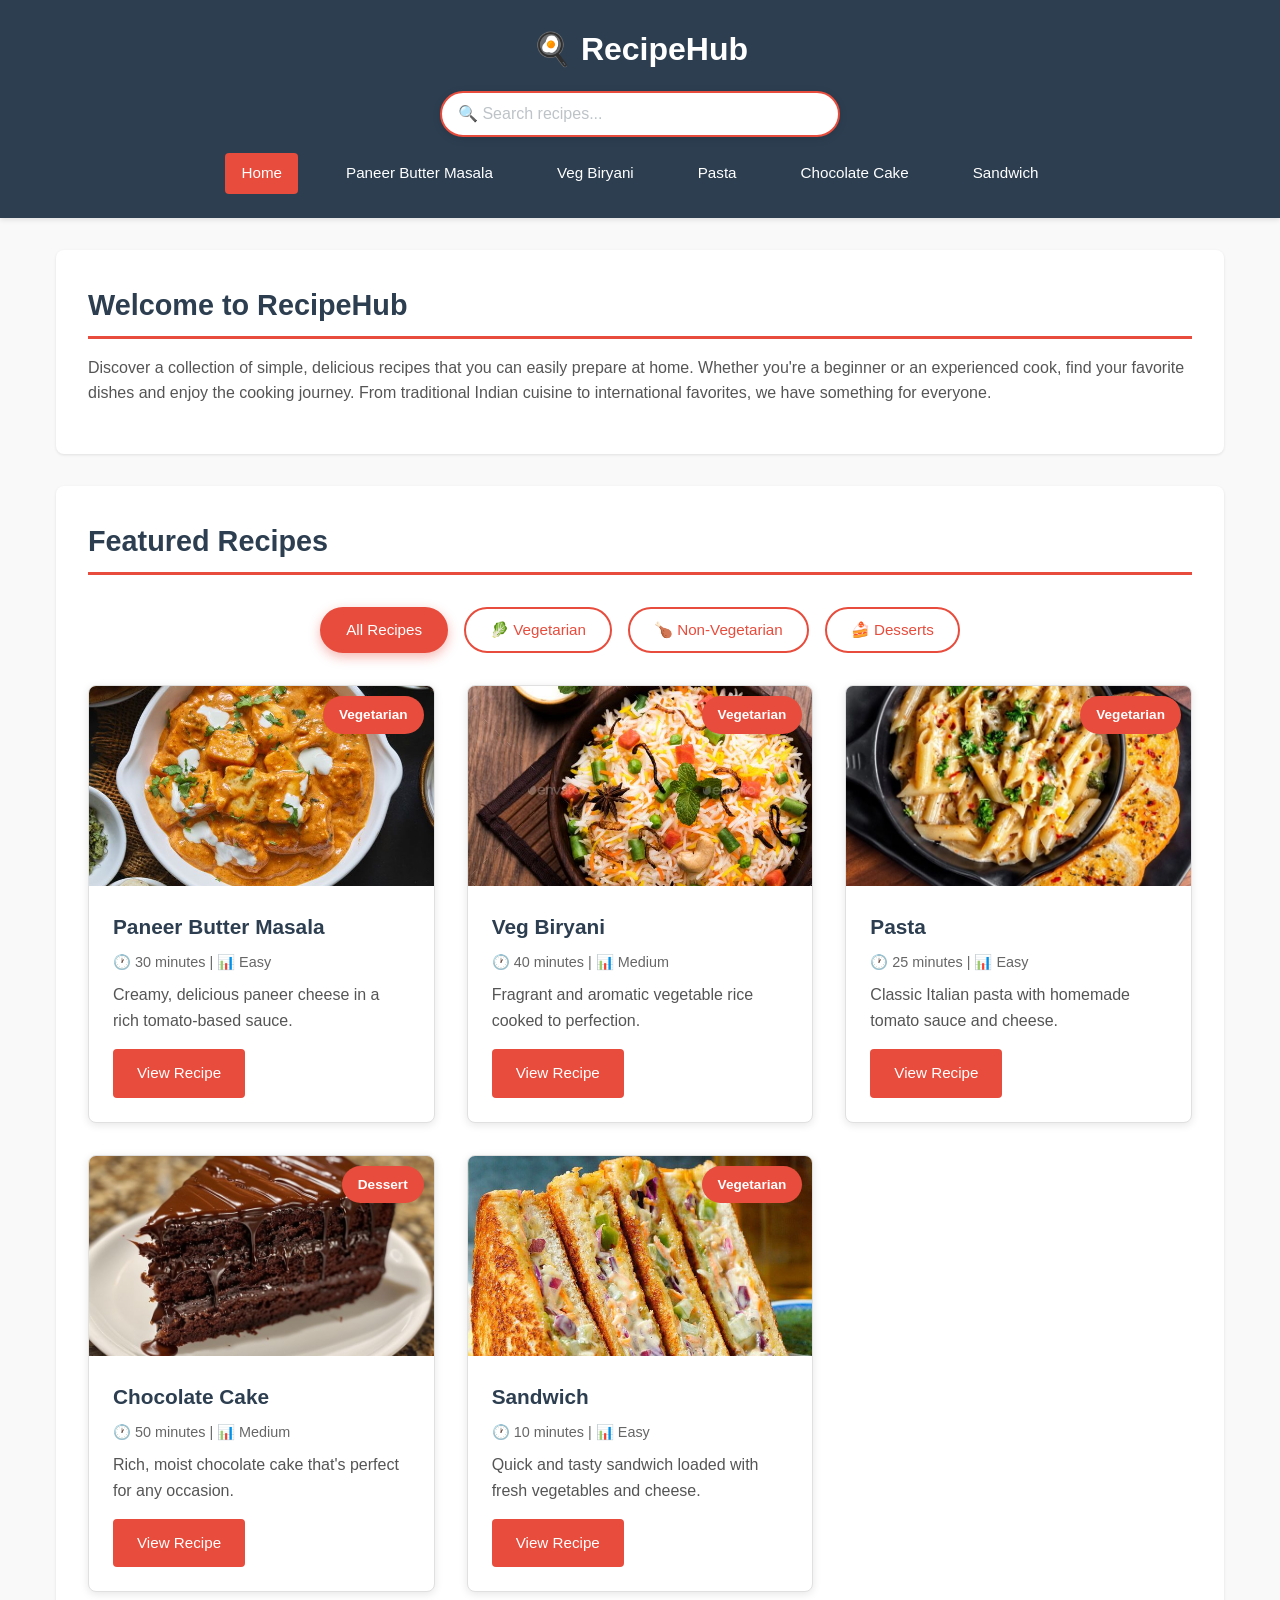
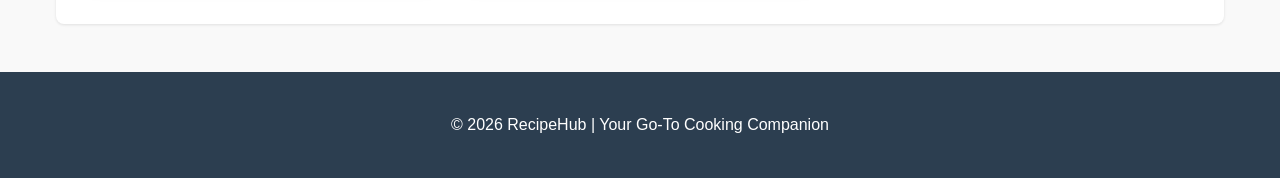
==== index.html @ f29eb370 "Add files via upload" ====
<!DOCTYPE html>
<html lang="en">
<head>
    <meta charset="UTF-8">
    <meta name="viewport" content="width=device-width, initial-scale=1.0">
    <title>RecipeHub - Easy Cooking Recipes</title>
    <link rel="stylesheet" href="css/styles.css">
</head>
<body>
    <header>
        <h1>🍳 RecipeHub</h1>
        <div class="search-container">
            <input type="text" class="search-bar" placeholder="🔍 Search recipes...">
        </div>
        <nav>
            <a href="index.html" class="active">Home</a>
            <a href="reciepe1.html">Paneer Butter Masala</a>
            <a href="reciepe2.html">Veg Biryani</a>
            <a href="reciepe3.html">Pasta</a>
            <a href="reciepe4.html">Chocolate Cake</a>
            <a href="reciepe5.html">Sandwich</a>
        </nav>
    </header>
    <main>
        <section>
            <h2>Welcome to RecipeHub</h2>
            <p>Discover a collection of simple, delicious recipes that you can easily prepare at home. Whether you're a beginner or an experienced cook, find your favorite dishes and enjoy the cooking journey. From traditional Indian cuisine to international favorites, we have something for everyone.</p>
        </section>
        <section>
            <h2>Featured Recipes</h2>
            <div class="category-filters">
                <button class="filter-btn active" onclick="filterRecipes('all')">All Recipes</button>
                <button class="filter-btn" onclick="filterRecipes('veg')">🥬 Vegetarian</button>
                <button class="filter-btn" onclick="filterRecipes('nonveg')">🍗 Non-Vegetarian</button>
                <button class="filter-btn" onclick="filterRecipes('dessert')">🍰 Desserts</button>
            </div>
            <div class="cards">
                <div class="card" data-category="veg">
                    <div class="category-badge">Vegetarian</div>
                    <img src="images/Paneer Butter Masala.jpg" alt="Paneer Butter Masala">
                    <div class="card-content">
                        <h3>Paneer Butter Masala</h3>
                        <p class="card-info">🕐 30 minutes | 📊 Easy</p>
                        <p>Creamy, delicious paneer cheese in a rich tomato-based sauce.</p>
                        <a href="reciepe1.html" class="btn">View Recipe</a>
                    </div>
                </div>
                <div class="card" data-category="veg">
                    <div class="category-badge">Vegetarian</div>
                    <img src="images/Veg Biryani.jpg" alt="Veg Biryani">
                    <div class="card-content">
                        <h3>Veg Biryani</h3>
                        <p class="card-info">🕐 40 minutes | 📊 Medium</p>
                        <p>Fragrant and aromatic vegetable rice cooked to perfection.</p>
                        <a href="reciepe2.html" class="btn">View Recipe</a>
                    </div>
                </div>
                <div class="card" data-category="veg">
                    <div class="category-badge">Vegetarian</div>
                    <img src="images/Pasta.jpg" alt="Pasta">
                    <div class="card-content">
                        <h3>Pasta</h3>
                        <p class="card-info">🕐 25 minutes | 📊 Easy</p>
                        <p>Classic Italian pasta with homemade tomato sauce and cheese.</p>
                        <a href="reciepe3.html" class="btn">View Recipe</a>
                    </div>
                </div>
                <div class="card" data-category="dessert">
                    <div class="category-badge">Dessert</div>
                    <img src="images/Chocolate Cake.jpg" alt="Chocolate Cake">
                    <div class="card-content">
                        <h3>Chocolate Cake</h3>
                        <p class="card-info">🕐 50 minutes | 📊 Medium</p>
                        <p>Rich, moist chocolate cake that's perfect for any occasion.</p>
                        <a href="reciepe4.html" class="btn">View Recipe</a>
                    </div>
                </div>
                <div class="card" data-category="veg">
                    <div class="category-badge">Vegetarian</div>
                    <img src="images/Veg Mayonnaise Sandwich.jpg" alt="Sandwich">
                    <div class="card-content">
                        <h3>Sandwich</h3>
                        <p class="card-info">🕐 10 minutes | 📊 Easy</p>
                        <p>Quick and tasty sandwich loaded with fresh vegetables and cheese.</p>
                        <a href="reciepe5.html" class="btn">View Recipe</a>
                    </div>
                </div>
            </div>
        </section>
    </main>
    <footer>
        <p>&copy; 2026 RecipeHub | Your Go-To Cooking Companion</p>
    </footer>
    <script>
        function filterRecipes(category) {
            const cards = document.querySelectorAll('.card');
            const buttons = document.querySelectorAll('.filter-btn');
            
            buttons.forEach(btn => btn.classList.remove('active'));
            event.target.classList.add('active');
            cards.forEach(card => {
                if (category === 'all') {
                    card.style.display = 'block';
                    card.classList.add('fade-in');
                } else if (card.dataset.category === category) {
                    card.style.display = 'block';
                    card.classList.add('fade-in');
                } else {
                    card.style.display = 'none';
                    card.classList.remove('fade-in');
                }
            });
        }
    </script>
</body>
</html>
---- css/styles.css ----
* {
    margin: 0;
    padding: 0;
    box-sizing: border-box;
}

body {
    font-family: 'Segoe UI', Tahoma, Geneva, Verdana, sans-serif;
    line-height: 1.6;
    color: #333;
    background-color: #f9f9f9;
}

header {
    background-color: #2c3e50;
    color: white;
    padding: 1.5rem 0;
    box-shadow: 0 2px 5px rgba(0, 0, 0, 0.1);
}

header h1 {
    text-align: center;
    margin-bottom: 1rem;
    font-size: 2rem;
    font-weight: 600;
    animation: slideDown 0.6s ease-out;
}

.search-container {
    display: flex;
    justify-content: center;
    margin: 1rem 0;
    animation: slideUp 0.6s ease-out;
}

.search-bar {
    width: 90%;
    max-width: 400px;
    padding: 0.75rem 1rem;
    border: 2px solid #e74c3c;
    border-radius: 25px;
    font-size: 1rem;
    outline: none;
    transition: all 0.3s ease;
    box-shadow: 0 2px 8px rgba(0, 0, 0, 0.1);
}

.search-bar:focus {
    box-shadow: 0 4px 16px rgba(231, 76, 60, 0.3);
    transform: scale(1.02);
}

.search-bar::placeholder {
    color: #bdc3c7;
}

nav {
    display: flex;
    justify-content: center;
    gap: 2rem;
    flex-wrap: wrap;
    padding: 0 1rem;
}

nav a {
    color: white;
    text-decoration: none;
    padding: 0.5rem 1rem;
    border-radius: 4px;
    transition: background-color 0.3s ease, transform 0.2s ease;
    font-size: 0.95rem;
}

nav a:hover {
    background-color: #e74c3c;
    transform: translateY(-2px);
}

nav a.active {
    background-color: #e74c3c;
}

.category-filters {
    display: flex;
    gap: 1rem;
    justify-content: center;
    flex-wrap: wrap;
    margin: 2rem 0;
    animation: slideUp 0.6s ease-out;
}

.filter-btn {
    padding: 0.75rem 1.5rem;
    border: 2px solid #e74c3c;
    background-color: white;
    color: #e74c3c;
    border-radius: 25px;
    cursor: pointer;
    font-size: 0.95rem;
    font-weight: 500;
    transition: all 0.3s ease;
}

.filter-btn:hover {
    background-color: #e74c3c;
    color: white;
    transform: translateY(-3px);
    box-shadow: 0 4px 12px rgba(231, 76, 60, 0.3);
}

.filter-btn.active {
    background-color: #e74c3c;
    color: white;
    box-shadow: 0 4px 12px rgba(231, 76, 60, 0.4);
}

main {
    max-width: 1200px;
    margin: 2rem auto;
    padding: 0 1rem;
    min-height: calc(100vh - 300px);
}

section {
    margin: 2rem 0;
    padding: 2rem;
    background-color: white;
    border-radius: 8px;
    box-shadow: 0 1px 3px rgba(0, 0, 0, 0.1);
}

section h2 {
    color: #2c3e50;
    margin-bottom: 1rem;
    font-size: 1.8rem;
    border-bottom: 3px solid #e74c3c;
    padding-bottom: 0.5rem;
}

section h3 {
    color: #34495e;
    margin-top: 1.5rem;
    margin-bottom: 1rem;
    font-size: 1.3rem;
}

section p {
    color: #555;
    margin-bottom: 1rem;
}

.cards {
    display: grid;
    grid-template-columns: repeat(auto-fit, minmax(280px, 1fr));
    gap: 2rem;
    margin-top: 1.5rem;
}

.card {
    background-color: white;
    border: 1px solid #e0e0e0;
    border-radius: 8px;
    overflow: hidden;
    transition: transform 0.3s ease, box-shadow 0.3s ease;
    box-shadow: 0 2px 8px rgba(0, 0, 0, 0.1);
    position: relative;
    animation: scaleIn 0.5s ease-out;
}

.card:hover {
    transform: translateY(-10px) scale(1.02);
    box-shadow: 0 8px 16px rgba(0, 0, 0, 0.15);
}

.category-badge {
    position: absolute;
    top: 10px;
    right: 10px;
    background-color: #e74c3c;
    color: white;
    padding: 0.5rem 1rem;
    border-radius: 20px;
    font-size: 0.85rem;
    font-weight: 600;
    z-index: 10;
    animation: slideInRight 0.5s ease-out;
}

.card img {
    width: 100%;
    height: 200px;
    object-fit: cover;
    display: block;
}

.card-content {
    padding: 1.5rem;
}

.card h3 {
    color: #2c3e50;
    margin-top: 0;
    margin-bottom: 0.5rem;
}

.card-info {
    font-size: 0.9rem;
    color: #666;
    margin: 0.5rem 0;
}

.recipe-meta {
    display: flex;
    gap: 2rem;
    margin: 1.5rem 0;
    flex-wrap: wrap;
}

.meta-item {
    display: flex;
    align-items: center;
    gap: 0.5rem;
}

.meta-label {
    font-weight: 600;
    color: #2c3e50;
}

.meta-value {
    color: #e74c3c;
    font-weight: 500;
}

ul, ol {
    margin-left: 1.5rem;
    color: #555;
}

ul li, ol li {
    margin: 0.5rem 0;
}

a {
    color: #e74c3c;
    text-decoration: none;
    transition: color 0.3s ease;
}

a:hover {
    color: #c0392b;
    text-decoration: underline;
}

.btn {
    display: inline-block;
    padding: 0.75rem 1.5rem;
    background-color: #e74c3c;
    color: white;
    border-radius: 4px;
    text-decoration: none;
    transition: background-color 0.3s ease, transform 0.2s ease;
    border: none;
    cursor: pointer;
    font-size: 0.95rem;
}

.btn:hover {
    background-color: #c0392b;
    transform: translateY(-2px);
}

.recipe-image {
    max-width: 400px;
    width: 100%;
    border-radius: 8px;
    box-shadow: 0 4px 8px rgba(0, 0, 0, 0.1);
    margin: 1rem 0;
}

footer {
    background-color: #2c3e50;
    color: white;
    text-align: center;
    padding: 2rem;
    margin-top: 3rem;
}

footer p {
    color: white;
    margin: 0.5rem 0;
}

footer a {
    color: #e74c3c;
}

footer a:hover {
    color: #f39c12;
}

/* Tablet and below (768px and smaller) */
@media (max-width: 768px) {
    header {
        padding: 1.2rem 0;
    }

    header h1 {
        font-size: 1.5rem;
        margin-bottom: 1rem;
    }

    nav {
        gap: 0.5rem;
        justify-content: center;
        flex-wrap: wrap;
    }

    nav a {
        padding: 0.5rem 0.85rem;
        font-size: 0.9rem;
    }

    .search-bar {
        max-width: 90%;
    }

    .category-filters {
        gap: 0.75rem;
    }

    .filter-btn {
        padding: 0.65rem 1.25rem;
        font-size: 0.9rem;
    }

    main {
        margin: 1.5rem auto;
        padding: 0 1rem;
    }

    section {
        padding: 1.5rem;
        margin: 1.2rem 0;
    }

    section h2 {
        font-size: 1.5rem;
        margin-bottom: 1rem;
    }

    section h3 {
        font-size: 1.1rem;
    }

    .cards {
        grid-template-columns: repeat(auto-fit, minmax(200px, 1fr));
        gap: 1.5rem;
    }

    .card img {
        height: 180px;
    }

    .recipe-meta {
        flex-direction: column;
        gap: 1rem;
    }

    .meta-item {
        flex-wrap: wrap;
    }

    .recipe-image {
        max-width: 100%;
        height: auto;
    }

    footer {
        padding: 1.5rem 1rem;
    }

    ul, ol {
        margin-left: 1.2rem;
    }
}

/* Small phones (480px and smaller) */
@media (max-width: 480px) {
    header {
        padding: 1rem 0;
    }

    header h1 {
        font-size: 1.3rem;
        margin-bottom: 0.8rem;
    }

    nav {
        gap: 0.3rem;
        padding: 0 0.5rem;
        justify-content: center;
    }

    nav a {
        padding: 0.4rem 0.6rem;
        font-size: 0.8rem;
        flex: 0 1 auto;
    }

    .search-bar {
        max-width: 85%;
        padding: 0.6rem 0.8rem;
        font-size: 0.9rem;
    }

    .category-filters {
        gap: 0.5rem;
    }

    .filter-btn {
        padding: 0.6rem 1rem;
        font-size: 0.85rem;
    }

    main {
        margin: 1rem auto;
        padding: 0 0.75rem;
        min-height: calc(100vh - 250px);
    }

    section {
        padding: 1rem;
        margin: 0.75rem 0;
    }

    section h2 {
        font-size: 1.3rem;
        margin-bottom: 0.75rem;
    }

    section h3 {
        font-size: 1rem;
        margin-top: 1rem;
        margin-bottom: 0.75rem;
    }

    section p {
        margin-bottom: 0.75rem;
        font-size: 0.95rem;
    }

    .cards {
        grid-template-columns: 1fr;
        gap: 1rem;
    }

    .card {
        border-radius: 6px;
    }

    .card img {
        height: 150px;
    }

    .card-content {
        padding: 1rem;
    }

    .card h3 {
        font-size: 1rem;
        margin-bottom: 0.4rem;
    }

    .card-info {
        font-size: 0.85rem;
        margin: 0.4rem 0;
    }

    .recipe-meta {
        flex-direction: column;
        gap: 0.8rem;
        margin: 1rem 0;
    }

    .meta-item {
        font-size: 0.9rem;
    }

    .meta-label {
        display: inline-block;
        min-width: 100px;
    }

    .recipe-image {
        max-width: 100%;
        height: auto;
        margin: 0.75rem 0;
    }

    .btn {
        display: block;
        padding: 0.7rem 1.2rem;
        font-size: 0.9rem;
        text-align: center;
        width: 100%;
    }

    footer {
        padding: 1.2rem 0.75rem;
        margin-top: 2rem;
        font-size: 0.9rem;
    }

    footer p {
        margin: 0.4rem 0;
    }

    ul, ol {
        margin-left: 1rem;
        padding-right: 0.5rem;
    }

    ul li, ol li {
        margin: 0.4rem 0;
        font-size: 0.95rem;
    }
}

/* Extra small phones (320px and smaller) */
@media (max-width: 320px) {
    header h1 {
        font-size: 1.1rem;
        margin-bottom: 0.6rem;
    }

    nav a {
        padding: 0.3rem 0.4rem;
        font-size: 0.7rem;
    }

    section {
        padding: 0.8rem;
        margin: 0.6rem 0;
    }

    section h2 {
        font-size: 1.15rem;
    }

    .card-content {
        padding: 0.8rem;
    }

    .btn {
        padding: 0.6rem 1rem;
        font-size: 0.85rem;
    }
}

@keyframes fadeIn {
    from {
        opacity: 0;
        transform: translateY(20px);
    }
    to {
        opacity: 1;
        transform: translateY(0);
    }
}

@keyframes slideDown {
    from {
        opacity: 0;
        transform: translateY(-30px);
    }
    to {
        opacity: 1;
        transform: translateY(0);
    }
}

@keyframes slideUp {
    from {
        opacity: 0;
        transform: translateY(30px);
    }
    to {
        opacity: 1;
        transform: translateY(0);
    }
}

@keyframes scaleIn {
    from {
        opacity: 0;
        transform: scale(0.95);
    }
    to {
        opacity: 1;
        transform: scale(1);
    }
}

@keyframes slideInRight {
    from {
        opacity: 0;
        transform: translateX(20px);
    }
    to {
        opacity: 1;
        transform: translateX(0);
    }
}

.card {
    animation: fadeIn 0.5s ease-out;
}
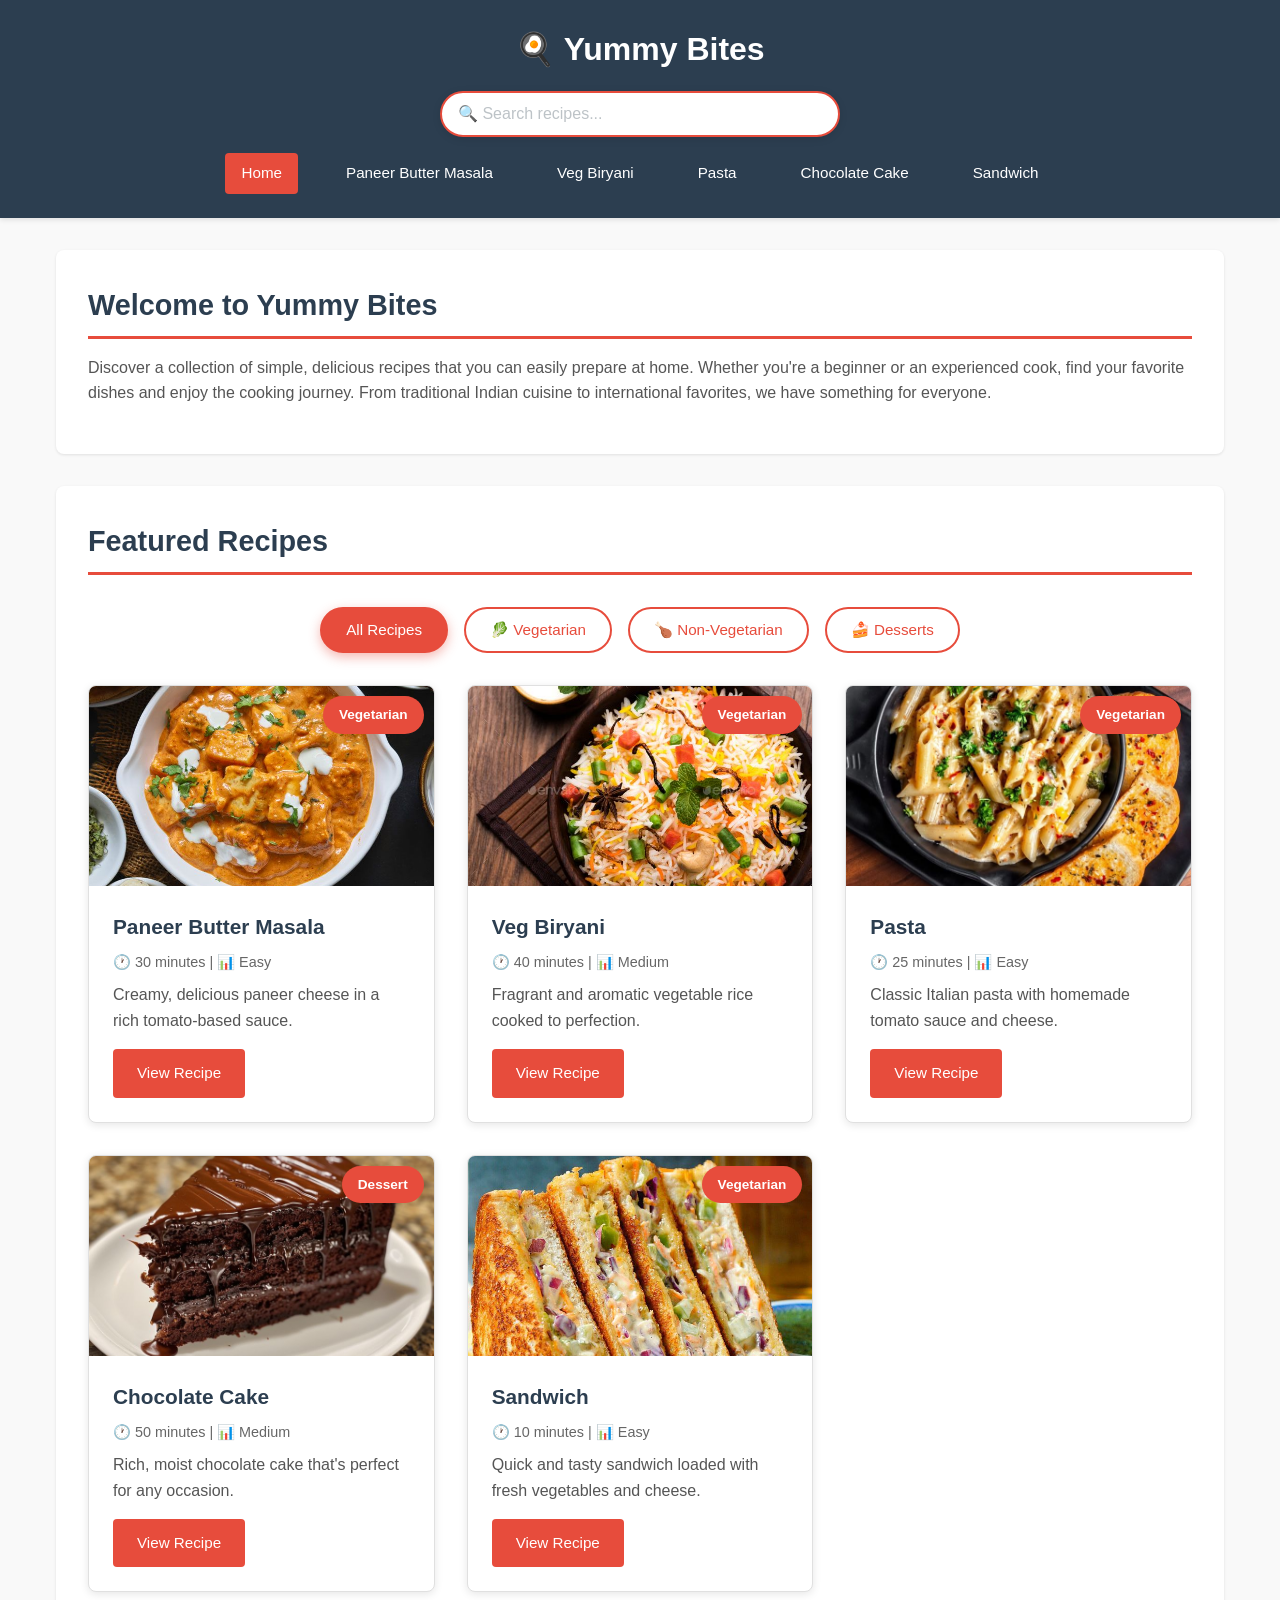
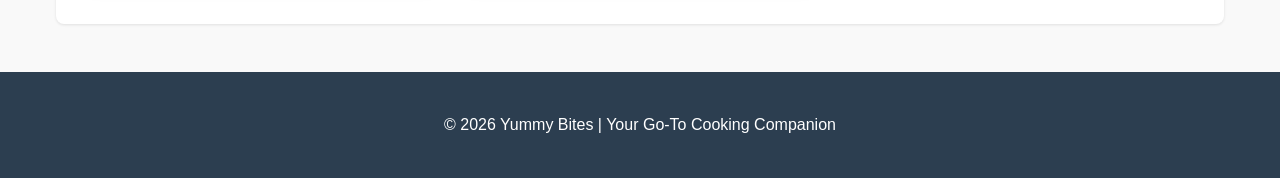
==== commit eeaa7c22: "Add files via upload" ====
--- a/index.html
+++ b/index.html
@@ -3,12 +3,12 @@
 <head>
     <meta charset="UTF-8">
     <meta name="viewport" content="width=device-width, initial-scale=1.0">
-    <title>RecipeHub - Easy Cooking Recipes</title>
+    <title>Yummy Bites - Easy Cooking Recipes</title>
     <link rel="stylesheet" href="css/styles.css">
 </head>
 <body>
     <header>
-        <h1>🍳 RecipeHub</h1>
+        <h1>🍳 Yummy Bites</h1>
         <div class="search-container">
             <input type="text" class="search-bar" placeholder="🔍 Search recipes...">
         </div>
@@ -23,7 +23,7 @@
     </header>
     <main>
         <section>
-            <h2>Welcome to RecipeHub</h2>
+            <h2>Welcome to Yummy Bites</h2>
             <p>Discover a collection of simple, delicious recipes that you can easily prepare at home. Whether you're a beginner or an experienced cook, find your favorite dishes and enjoy the cooking journey. From traditional Indian cuisine to international favorites, we have something for everyone.</p>
         </section>
         <section>
@@ -89,7 +89,7 @@
         </section>
     </main>
     <footer>
-        <p>&copy; 2026 RecipeHub | Your Go-To Cooking Companion</p>
+        <p>&copy; 2026 Yummy Bites | Your Go-To Cooking Companion</p>
     </footer>
     <script>
         function filterRecipes(category) {
